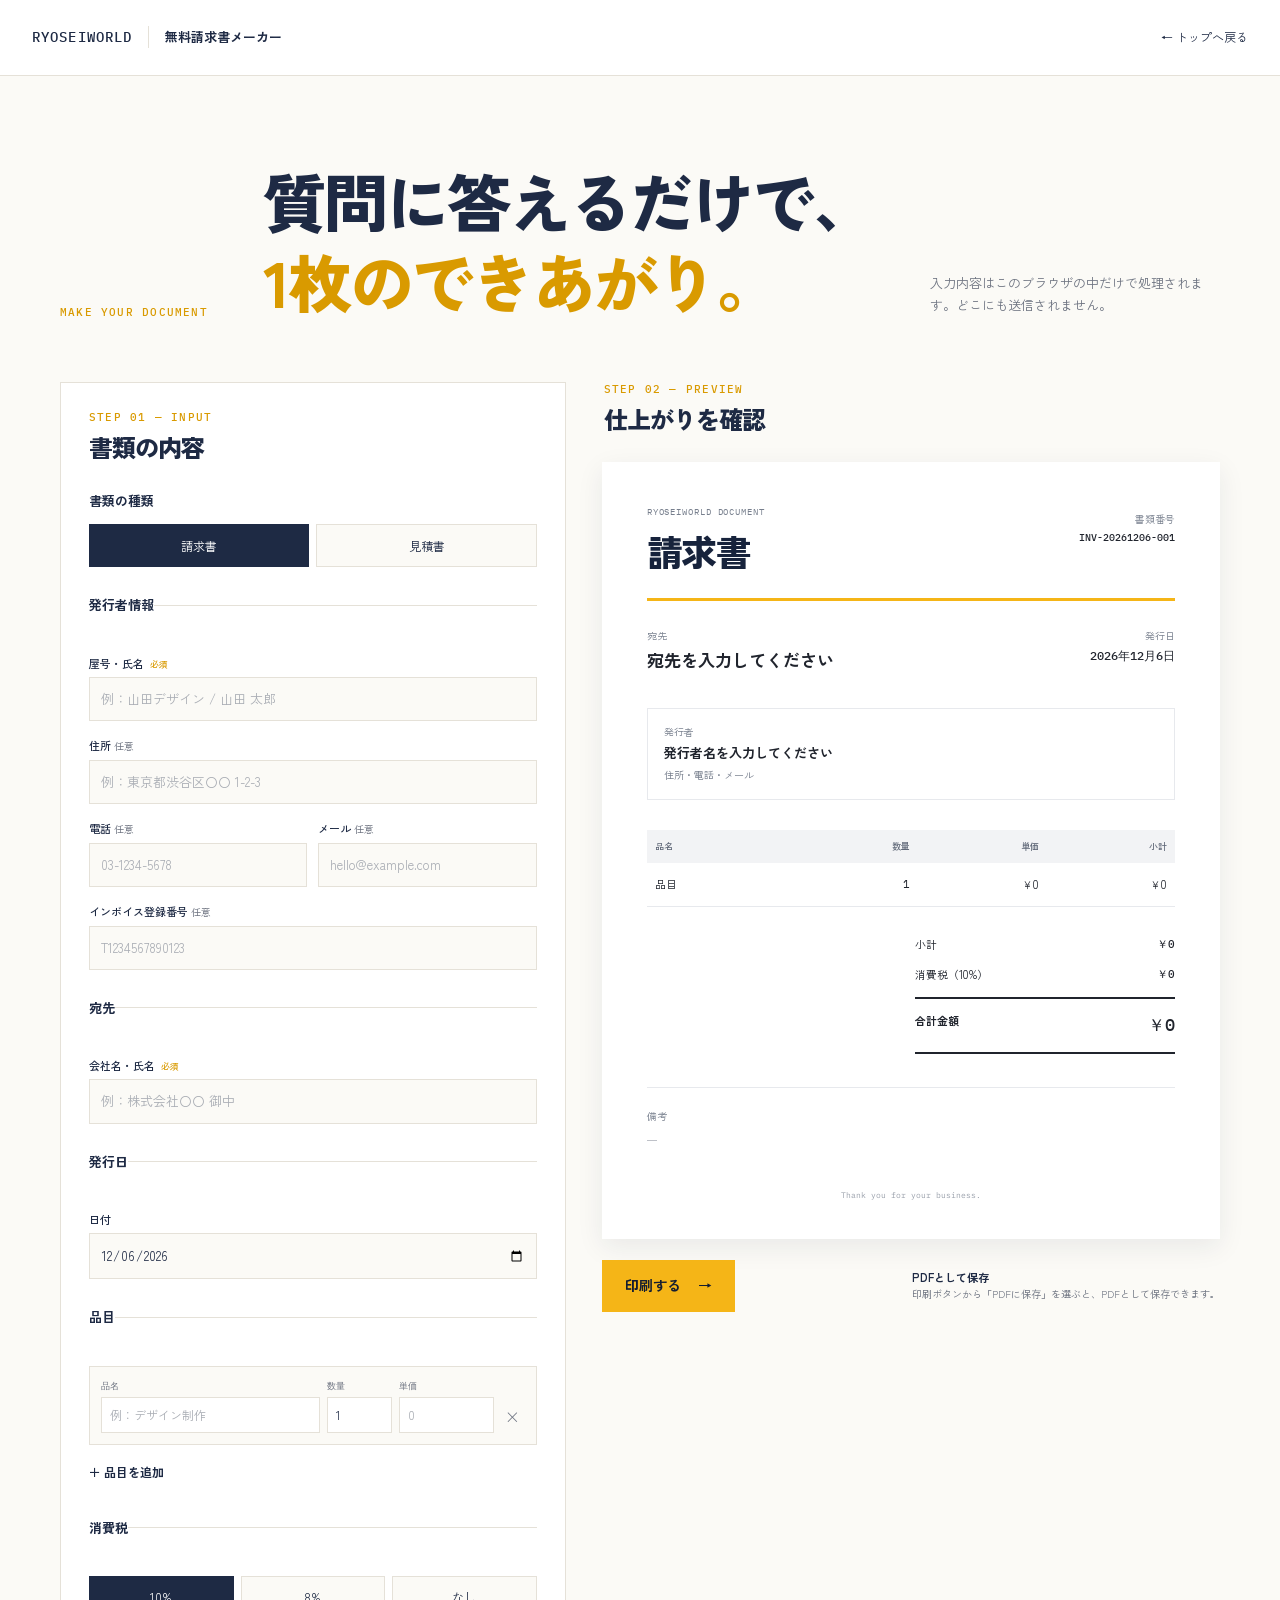
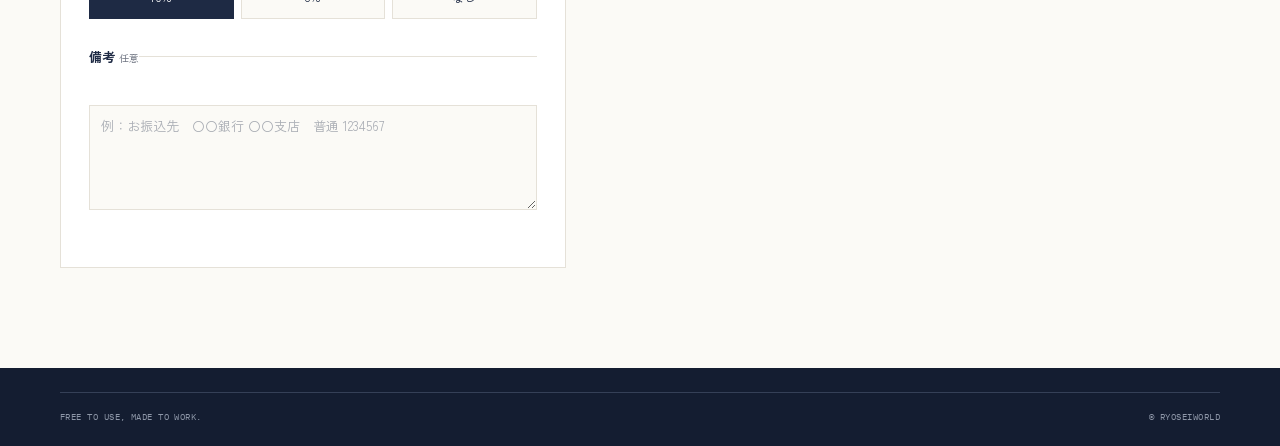
==== make.html @ 4291bd12 "feat: 無料請求書・見積書メーカー MVP完成" ====
<!doctype html>
<html lang="ja">
<head>
  <meta charset="utf-8">
  <meta name="viewport" content="width=device-width, initial-scale=1">
  <meta name="description" content="ブラウザだけで請求書・見積書を作成できます。入力内容は外部へ送信されません。">
  <title>請求書を作る | 無料請求書メーカー</title>
  <link rel="icon" href="favicon.ico" type="image/x-icon">
  <link rel="preconnect" href="https://fonts.googleapis.com">
  <link rel="preconnect" href="https://fonts.gstatic.com" crossorigin>
  <link href="https://fonts.googleapis.com/css2?family=IBM+Plex+Mono:wght@400;500&family=Zen+Kaku+Gothic+New:wght@400;500;700;900&display=swap" rel="stylesheet">
  <link rel="stylesheet" href="assets/style.css">
</head>
<body class="maker-page">
  <header class="site-header app-header">
    <a class="brand" href="index.html" aria-label="RYOSEIWORLD 無料請求書メーカー トップ">
      <span class="brand-mark">RYOSEIWORLD</span>
      <span class="brand-product">無料請求書メーカー</span>
    </a>
    <a class="back-link" href="index.html">← トップへ戻る</a>
  </header>

  <main class="maker-main container">
    <div class="maker-intro">
      <p class="eyebrow">MAKE YOUR DOCUMENT</p>
      <h1>質問に答えるだけで、<br><span>1枚のできあがり。</span></h1>
      <p>入力内容はこのブラウザの中だけで処理されます。どこにも送信されません。</p>
    </div>

    <div class="workspace">
      <section class="form-panel" aria-labelledby="form-title">
        <div class="panel-heading">
          <p class="panel-kicker">STEP 01 — INPUT</p>
          <h2 id="form-title">書類の内容</h2>
        </div>
        <form id="document-form" autocomplete="off">
          <fieldset>
            <legend>書類の種類</legend>
            <div class="choice-row">
              <label class="choice-card"><input type="radio" name="documentType" value="invoice" checked><span>請求書</span></label>
              <label class="choice-card"><input type="radio" name="documentType" value="estimate"><span>見積書</span></label>
            </div>
          </fieldset>

          <fieldset>
            <legend>発行者情報</legend>
            <div class="form-grid">
              <label class="field full"><span>屋号・氏名 <b>必須</b></span><input id="issuerName" type="text" placeholder="例：山田デザイン / 山田 太郎"></label>
              <label class="field full"><span>住所 <em>任意</em></span><input id="issuerAddress" type="text" placeholder="例：東京都渋谷区〇〇 1-2-3"></label>
              <label class="field"><span>電話 <em>任意</em></span><input id="issuerPhone" type="tel" inputmode="tel" placeholder="03-1234-5678"></label>
              <label class="field"><span>メール <em>任意</em></span><input id="issuerEmail" type="email" placeholder="hello@example.com"></label>
              <label class="field full"><span>インボイス登録番号 <em>任意</em></span><input id="registrationNumber" type="text" placeholder="T1234567890123"></label>
            </div>
          </fieldset>

          <fieldset>
            <legend>宛先</legend>
            <label class="field full"><span>会社名・氏名 <b>必須</b></span><input id="recipientName" type="text" placeholder="例：株式会社〇〇 御中"></label>
          </fieldset>

          <fieldset>
            <legend>発行日</legend>
            <label class="field full"><span>日付</span><input id="issueDate" type="date"></label>
          </fieldset>

          <fieldset>
            <legend>品目</legend>
            <div id="items" class="items-list"></div>
            <button id="add-item" class="add-item" type="button">＋ 品目を追加</button>
          </fieldset>

          <fieldset>
            <legend>消費税</legend>
            <div class="choice-row tax-choices">
              <label class="choice-card"><input type="radio" name="taxRate" value="0.1" checked><span>10%</span></label>
              <label class="choice-card"><input type="radio" name="taxRate" value="0.08"><span>8%</span></label>
              <label class="choice-card"><input type="radio" name="taxRate" value="0"><span>なし</span></label>
            </div>
          </fieldset>

          <fieldset>
            <legend>備考 <em>任意</em></legend>
            <label class="field full"><span class="sr-only">備考</span><textarea id="notes" rows="4" placeholder="例：お振込先　〇〇銀行 〇〇支店　普通 1234567"></textarea></label>
          </fieldset>
        </form>
      </section>

      <section class="preview-panel" aria-labelledby="preview-title">
        <div class="panel-heading preview-heading">
          <p class="panel-kicker">STEP 02 — PREVIEW</p>
          <h2 id="preview-title">仕上がりを確認</h2>
        </div>
        <article class="invoice-preview" aria-label="書類プレビュー">
          <header class="invoice-header">
            <div>
              <p class="invoice-eyebrow">RYOSEIWORLD DOCUMENT</p>
              <h3 id="preview-document-type">請求書</h3>
            </div>
            <div class="invoice-number-block"><span>書類番号</span><strong id="preview-number">INV-20260803-001</strong></div>
          </header>
          <div class="invoice-rule"></div>
          <div class="invoice-meta">
            <div class="recipient-block"><span>宛先</span><strong id="preview-recipient">宛先を入力してください</strong></div>
            <div class="date-block"><span>発行日</span><strong id="preview-date">2026年8月3日</strong></div>
          </div>
          <div class="issuer-block">
            <span>発行者</span>
            <strong id="preview-issuer">発行者名を入力してください</strong>
            <p id="preview-issuer-details">住所・電話・メール</p>
            <p id="preview-registration"></p>
          </div>
          <table class="invoice-table">
            <thead><tr><th>品名</th><th>数量</th><th>単価</th><th>小計</th></tr></thead>
            <tbody id="preview-items"></tbody>
          </table>
          <div class="invoice-summary">
            <div><span>小計</span><strong id="preview-subtotal">¥0</strong></div>
            <div><span id="preview-tax-label">消費税（10%）</span><strong id="preview-tax">¥0</strong></div>
            <div class="grand-total"><span>合計金額</span><strong id="preview-total">¥0</strong></div>
          </div>
          <div class="notes-block"><span>備考</span><p id="preview-notes">—</p></div>
          <footer class="invoice-footer">Thank you for your business.</footer>
        </article>
        <div class="preview-actions">
          <button id="print-document" class="button button-primary" type="button">印刷する <span aria-hidden="true">→</span></button>
          <p class="pdf-note"><strong>PDFとして保存</strong><br>印刷ボタンから「PDFに保存」を選ぶと、PDFとして保存できます。</p>
        </div>
      </section>
    </div>
  </main>

  <footer class="site-footer compact-footer"><div class="container footer-bottom"><span>FREE TO USE, MADE TO WORK.</span><span>© RYOSEIWORLD</span></div></footer>
  <script src="assets/app.js"></script>
</body>
</html>
---- assets/style.css ----
:root {
  --paper: #FBFAF6;
  --ink: #1E2A44;
  --ink-deep: #141D31;
  --yamabuki: #F5B517;
  --yamabuki-deep: #D99A00;
  --line: #E5E1D8;
  --white: #FFFFFF;
  --muted: #6D7380;
  --sans: "Zen Kaku Gothic New", sans-serif;
  --mono: "IBM Plex Mono", monospace;
}

* { box-sizing: border-box; }
html { scroll-behavior: smooth; }
body { margin: 0; background: var(--paper); color: var(--ink); font-family: var(--sans); line-height: 1.7; }
a { color: inherit; }
button, input, textarea { font: inherit; }
button, a { -webkit-tap-highlight-color: transparent; }
:focus-visible { outline: 3px solid var(--yamabuki-deep); outline-offset: 3px; }
.container { width: min(1160px, calc(100% - 48px)); margin: 0 auto; }
.site-header { min-height: 76px; padding: 18px 32px; display: flex; align-items: center; justify-content: space-between; border-bottom: 1px solid var(--line); }
.brand { display: inline-flex; align-items: baseline; gap: 16px; text-decoration: none; }
.brand-mark, .footer-brand { font-family: var(--mono); font-size: 14px; font-weight: 500; letter-spacing: .08em; }
.brand-product { padding-left: 16px; border-left: 1px solid var(--line); font-size: 13px; font-weight: 700; }
.button { min-height: 52px; padding: 12px 22px; display: inline-flex; align-items: center; justify-content: center; gap: 17px; border: 1px solid transparent; text-decoration: none; font-size: 14px; font-weight: 700; cursor: pointer; transition: background-color .2s ease, color .2s ease, transform .2s ease; }
.button:hover { transform: translateY(-2px); }
.button-primary { background: var(--yamabuki); color: var(--ink-deep); }
.button-primary:hover { background: var(--yamabuki-deep); }
.button-dark { background: var(--ink); color: var(--white); }
.button-dark:hover { background: var(--ink-deep); }
.button-small { min-height: 40px; padding: 8px 17px; font-size: 12px; }
.eyebrow, .panel-kicker { margin: 0; color: var(--yamabuki-deep); font-family: var(--mono); font-size: 11px; font-weight: 500; letter-spacing: .11em; line-height: 1.4; }
h1, h2, h3, p { margin-top: 0; }
h1, h2, h3 { line-height: 1.25; letter-spacing: -.045em; }
h1 { margin-bottom: 26px; font-size: clamp(42px, 6.3vw, 82px); font-weight: 900; }
h1 span, h2 span { color: var(--yamabuki-deep); }
h2 { margin-bottom: 22px; font-size: clamp(34px, 4.5vw, 56px); font-weight: 900; }
.hero { min-height: 660px; padding-top: 116px; padding-bottom: 116px; display: grid; grid-template-columns: minmax(0, 1.05fr) minmax(380px, .95fr); align-items: center; gap: 90px; }
.hero-lead { margin-bottom: 38px; color: var(--muted); font-size: 17px; }
.hero-sign { min-height: 360px; padding: 29px 32px; position: relative; overflow: hidden; background: var(--white); border: 1px solid var(--ink); box-shadow: 14px 14px 0 var(--yamabuki); transform: rotate(2.2deg); }
.sign-topline, .sign-meta { display: flex; justify-content: space-between; color: var(--muted); font-family: var(--mono); font-size: 9px; letter-spacing: .08em; }
.sign-lines { width: 70%; height: 1px; margin-top: 33px; background: var(--ink); opacity: .4; }
.sign-label { margin: 34px 0 18px; font-size: 31px; font-weight: 900; letter-spacing: .12em; }
.sign-total { width: 78%; margin-top: 38px; padding-top: 17px; border-top: 1px solid var(--line); }
.sign-total small { display: block; color: var(--muted); font-size: 10px; }
.sign-total strong { font-family: var(--mono); font-size: 30px; letter-spacing: -.06em; }
.sign-stamp { padding: 8px 10px; position: absolute; right: 32px; bottom: 30px; border: 1px solid var(--yamabuki-deep); color: var(--yamabuki-deep); font-family: var(--mono); font-size: 9px; font-weight: 500; line-height: 1.25; transform: rotate(-7deg); }
.reason-section { padding: 114px 0 120px; background: var(--ink); color: var(--paper); }
.reason-grid { display: grid; grid-template-columns: .6fr 1.4fr; gap: 60px; }
.reason-section .eyebrow { color: var(--yamabuki); }
.section-lead { max-width: 620px; color: #C6CCD8; font-size: 17px; }
.proof-note { margin-top: 40px; display: flex; align-items: center; gap: 11px; color: #E6E8ED; font-family: var(--mono); font-size: 11px; }
.proof-dot { width: 9px; height: 9px; display: inline-block; background: var(--yamabuki); border-radius: 50%; }
.steps-section { padding-top: 122px; padding-bottom: 126px; }
.section-heading { display: flex; justify-content: space-between; align-items: end; gap: 30px; margin-bottom: 53px; }
.section-heading h2 { margin-bottom: 0; }
.steps-grid { display: grid; grid-template-columns: repeat(3, 1fr); gap: 16px; }
.step-card { min-height: 260px; padding: 26px; border-top: 1px solid var(--ink); background: var(--white); }
.step-card.step-highlight { background: var(--yamabuki); border-color: var(--yamabuki); }
.step-number { font-family: var(--mono); font-size: 12px; }
.step-card h3 { margin: 58px 0 10px; font-size: 27px; font-weight: 900; }
.step-card p { margin-bottom: 0; color: var(--muted); font-size: 14px; }
.step-highlight p { color: var(--ink); }
.final-cta { padding: 82px 0 114px; display: flex; align-items: end; justify-content: space-between; border-top: 1px solid var(--line); gap: 30px; }
.final-cta h2 { margin-bottom: 0; }
.site-footer { padding: 48px 0 22px; background: var(--ink-deep); color: var(--paper); }
.footer-main { display: flex; justify-content: space-between; align-items: end; gap: 30px; }
.footer-main p { margin-bottom: 0; font-size: 13px; }
.footer-brand { margin-bottom: 10px !important; color: var(--yamabuki); }
.footer-link { color: var(--paper); font-size: 13px; text-decoration: none; }
.footer-link:hover { color: var(--yamabuki); }
.footer-bottom { margin-top: 58px; padding-top: 16px; display: flex; justify-content: space-between; color: #8E97A8; border-top: 1px solid #354057; font-family: var(--mono); font-size: 9px; letter-spacing: .05em; }

/* Maker */
.app-header { background: var(--white); }
.back-link { font-size: 12px; text-decoration: none; }
.back-link:hover { color: var(--yamabuki-deep); }
.maker-main { padding-top: 70px; padding-bottom: 100px; }
.maker-intro { margin-bottom: 62px; display: flex; align-items: end; justify-content: space-between; gap: 40px; }
.maker-intro h1 { margin: 14px 0 0; font-size: clamp(38px, 5vw, 64px); }
.maker-intro > p:last-child { max-width: 290px; margin-bottom: 4px; color: var(--muted); font-size: 13px; }
.workspace { display: grid; grid-template-columns: minmax(320px, .9fr) minmax(0, 1.1fr); align-items: start; gap: 36px; }
.form-panel, .preview-panel { min-width: 0; }
.form-panel { padding: 27px 28px 30px; background: var(--white); border: 1px solid var(--line); }
.panel-heading { margin-bottom: 28px; }
.panel-heading h2 { margin: 7px 0 0; font-size: 24px; letter-spacing: -.04em; }
fieldset { margin: 0; padding: 0 0 27px; border: 0; }
fieldset + fieldset { padding-top: 25px; border-top: 1px solid var(--line); }
legend { margin-bottom: 12px; padding: 0; font-size: 13px; font-weight: 700; }
legend em, .field em { color: var(--muted); font-size: 10px; font-style: normal; font-weight: 400; }
.choice-row { display: flex; gap: 7px; }
.choice-card { flex: 1; position: relative; cursor: pointer; }
.choice-card input { position: absolute; opacity: 0; }
.choice-card span { min-height: 43px; padding: 8px 12px; display: flex; align-items: center; justify-content: center; background: var(--paper); border: 1px solid var(--line); font-size: 12px; transition: border-color .2s ease, background-color .2s ease; }
.choice-card input:checked + span { border-color: var(--ink); background: var(--ink); color: var(--white); }
.choice-card input:focus-visible + span { outline: 3px solid var(--yamabuki-deep); outline-offset: 2px; }
.form-grid { display: grid; grid-template-columns: 1fr 1fr; gap: 15px 11px; }
.field { display: flex; flex-direction: column; gap: 5px; min-width: 0; }
.field.full { grid-column: 1 / -1; }
.field > span { font-size: 11px; font-weight: 500; }
.field b { margin-left: 3px; color: var(--yamabuki-deep); font-size: 9px; font-weight: 500; }
.field input, .field textarea, .item-field input { width: 100%; padding: 10px 11px; border: 1px solid var(--line); border-radius: 0; background: var(--paper); color: var(--ink); font-size: 13px; }
.field input::placeholder, .field textarea::placeholder, .item-field input::placeholder { color: #A9ADB4; }
.field input:focus, .field textarea:focus, .item-field input:focus { border-color: var(--ink); outline: none; }
.field textarea { resize: vertical; line-height: 1.6; }
.items-list { display: grid; gap: 10px; }
.item-row { padding: 11px; position: relative; display: grid; grid-template-columns: minmax(0, 1.4fr) 65px 95px 24px; gap: 7px; background: var(--paper); border: 1px solid var(--line); }
.item-field { display: flex; flex-direction: column; gap: 4px; }
.item-field label { color: var(--muted); font-family: var(--mono); font-size: 9px; }
.item-field input { padding: 7px 8px; background: var(--white); font-size: 12px; }
.remove-item { align-self: end; width: 24px; height: 34px; padding: 0; border: 0; background: transparent; color: var(--muted); cursor: pointer; font-size: 16px; }
.remove-item:hover { color: var(--ink); }
.add-item { margin-top: 10px; padding: 7px 0; border: 0; background: transparent; color: var(--ink); font-size: 12px; font-weight: 700; cursor: pointer; }
.add-item:hover { color: var(--yamabuki-deep); }
.preview-heading { padding-left: 2px; }
.invoice-preview { width: 100%; min-height: 710px; padding: 42px 45px 36px; background: var(--white); color: #20242D; box-shadow: 0 8px 25px rgba(30, 42, 68, .08); }
.invoice-header { display: flex; justify-content: space-between; gap: 20px; }
.invoice-eyebrow { margin-bottom: 8px; color: #777F8D; font-family: var(--mono); font-size: 9px; letter-spacing: .1em; }
.invoice-header h3 { margin: 0; color: #17233C; font-size: 36px; font-weight: 900; }
.invoice-number-block { padding-top: 6px; display: flex; flex-direction: column; align-items: end; gap: 2px; }
.invoice-number-block span, .invoice-meta span, .issuer-block > span, .notes-block > span { color: #777F8D; font-size: 10px; }
.invoice-number-block strong { font-family: var(--mono); font-size: 10px; font-weight: 500; }
.invoice-rule { height: 3px; margin: 25px 0 26px; background: var(--yamabuki); }
.invoice-meta { display: grid; grid-template-columns: 1fr auto; gap: 20px; margin-bottom: 33px; }
.invoice-meta > div, .issuer-block { display: flex; flex-direction: column; gap: 2px; }
.recipient-block strong { font-size: 17px; }
.date-block { text-align: right; }
.date-block strong { font-family: var(--mono); font-size: 12px; font-weight: 500; }
.issuer-block { margin-bottom: 30px; padding: 14px 16px; border: 1px solid #E7E9ED; }
.issuer-block strong { font-size: 13px; }
.issuer-block p { margin: 0; color: #777F8D; font-size: 10px; white-space: pre-line; }
.invoice-table { width: 100%; border-collapse: collapse; font-size: 11px; }
.invoice-table th { padding: 9px 8px; background: #F2F3F5; color: #606878; font-size: 9px; font-weight: 500; text-align: left; }
.invoice-table th:not(:first-child), .invoice-table td:not(:first-child) { text-align: right; }
.invoice-table td { padding: 12px 8px; border-bottom: 1px solid #E7E9ED; }
.invoice-table td:nth-child(2) { font-family: var(--mono); }
.invoice-summary { width: min(260px, 100%); margin: 22px 0 0 auto; }
.invoice-summary > div { padding: 6px 0; display: flex; justify-content: space-between; font-size: 11px; }
.invoice-summary strong { font-family: var(--mono); font-size: 11px; font-weight: 500; }
.invoice-summary .grand-total { margin-top: 7px; padding: 12px 0; border-top: 2px solid #20242D; border-bottom: 2px solid #20242D; font-weight: 700; }
.invoice-summary .grand-total strong { font-size: 17px; }
.notes-block { min-height: 65px; margin-top: 33px; padding-top: 12px; border-top: 1px solid #E7E9ED; }
.notes-block p { margin: 4px 0 0; color: #606878; font-size: 10px; white-space: pre-line; }
.invoice-footer { margin-top: 37px; color: #9AA0AB; font-family: var(--mono); font-size: 8px; text-align: center; }
.preview-actions { margin-top: 21px; display: flex; align-items: center; justify-content: space-between; gap: 20px; }
.preview-actions .button { flex-shrink: 0; }
.pdf-note { margin: 0; color: var(--muted); font-size: 10px; line-height: 1.55; }
.pdf-note strong { color: var(--ink); font-size: 11px; }
.compact-footer { padding-top: 24px; }
.compact-footer .footer-bottom { margin-top: 0; }
.sr-only { width: 1px; height: 1px; padding: 0; position: absolute; overflow: hidden; clip: rect(0, 0, 0, 0); white-space: nowrap; border: 0; }

@media (max-width: 820px) {
  .hero { grid-template-columns: 1fr; gap: 55px; padding-top: 80px; padding-bottom: 90px; }
  .hero-sign { width: min(100%, 510px); justify-self: center; }
  .reason-grid { grid-template-columns: 1fr; gap: 22px; }
  .section-heading { display: block; }
  .section-heading h2 { margin-top: 18px; }
  .workspace { grid-template-columns: 1fr; }
  .preview-panel { grid-row: 1; }
  .form-panel { grid-row: 2; }
  .invoice-preview { min-height: 0; }
}

@media (max-width: 560px) {
  .container { width: min(100% - 30px, 1160px); }
  .site-header { min-height: 64px; padding: 13px 15px; }
  .brand { gap: 8px; }
  .brand-mark { font-size: 11px; }
  .brand-product { padding-left: 8px; font-size: 10px; }
  .button-small { padding: 7px 11px; font-size: 10px; }
  .back-link { font-size: 10px; }
  .hero { min-height: auto; padding-top: 68px; padding-bottom: 76px; }
  h1 { font-size: clamp(39px, 12vw, 58px); }
  .hero-lead { font-size: 15px; }
  .hero-sign { min-height: 280px; padding: 23px 22px; box-shadow: 8px 8px 0 var(--yamabuki); }
  .sign-label { margin-top: 27px; font-size: 27px; }
  .sign-total { margin-top: 27px; }
  .sign-total strong { font-size: 24px; }
  .sign-stamp { right: 22px; bottom: 22px; }
  .reason-section { padding: 75px 0 80px; }
  h2 { font-size: 38px; }
  .section-lead { font-size: 15px; }
  .steps-section { padding-top: 80px; padding-bottom: 84px; }
  .steps-grid { grid-template-columns: 1fr; gap: 10px; }
  .step-card { min-height: 0; padding: 21px; }
  .step-card h3 { margin-top: 32px; }
  .final-cta { padding: 61px 0 78px; display: block; }
  .final-cta .button { margin-top: 28px; }
  .footer-main { display: block; }
  .footer-link { margin-top: 29px; display: inline-block; }
  .footer-bottom { margin-top: 39px; }
  .maker-main { padding-top: 49px; padding-bottom: 70px; }
  .maker-intro { display: block; margin-bottom: 37px; }
  .maker-intro h1 { margin-top: 12px; font-size: 39px; }
  .maker-intro > p:last-child { margin-top: 20px; }
  .form-panel { padding: 23px 16px; }
  .form-grid { grid-template-columns: 1fr; }
  .field.full { grid-column: auto; }
  .item-row { grid-template-columns: minmax(0, 1fr) 57px 82px 20px; gap: 4px; padding: 8px; }
  .item-field input { padding: 7px 5px; font-size: 11px; }
  .invoice-preview { padding: 28px 19px 25px; }
  .invoice-header h3 { font-size: 29px; }
  .invoice-number-block strong { font-size: 8px; }
  .invoice-meta { margin-bottom: 25px; }
  .recipient-block strong { font-size: 14px; }
  .invoice-table { font-size: 10px; }
  .invoice-table th, .invoice-table td { padding-left: 4px; padding-right: 4px; }
  .preview-actions { display: block; }
  .preview-actions .button { width: 100%; }
  .pdf-note { margin-top: 15px; }
}

@media (prefers-reduced-motion: reduce) {
  *, *::before, *::after { scroll-behavior: auto !important; transition-duration: .01ms !important; animation-duration: .01ms !important; animation-iteration-count: 1 !important; }
  .button:hover { transform: none; }
}

@page { size: A4; margin: 12mm; }
@media print {
  html, body { width: 100%; background: var(--white); }
  .site-header, .maker-intro, .form-panel, .preview-heading, .preview-actions, .compact-footer { display: none !important; }
  .maker-main, .container { width: 100%; max-width: none; margin: 0; padding: 0; }
  .workspace { display: block; }
  .preview-panel { display: block; }
  .invoice-preview { width: 100%; min-height: 0; padding: 0; box-shadow: none; }
  .invoice-footer { margin-top: 26px; }
}
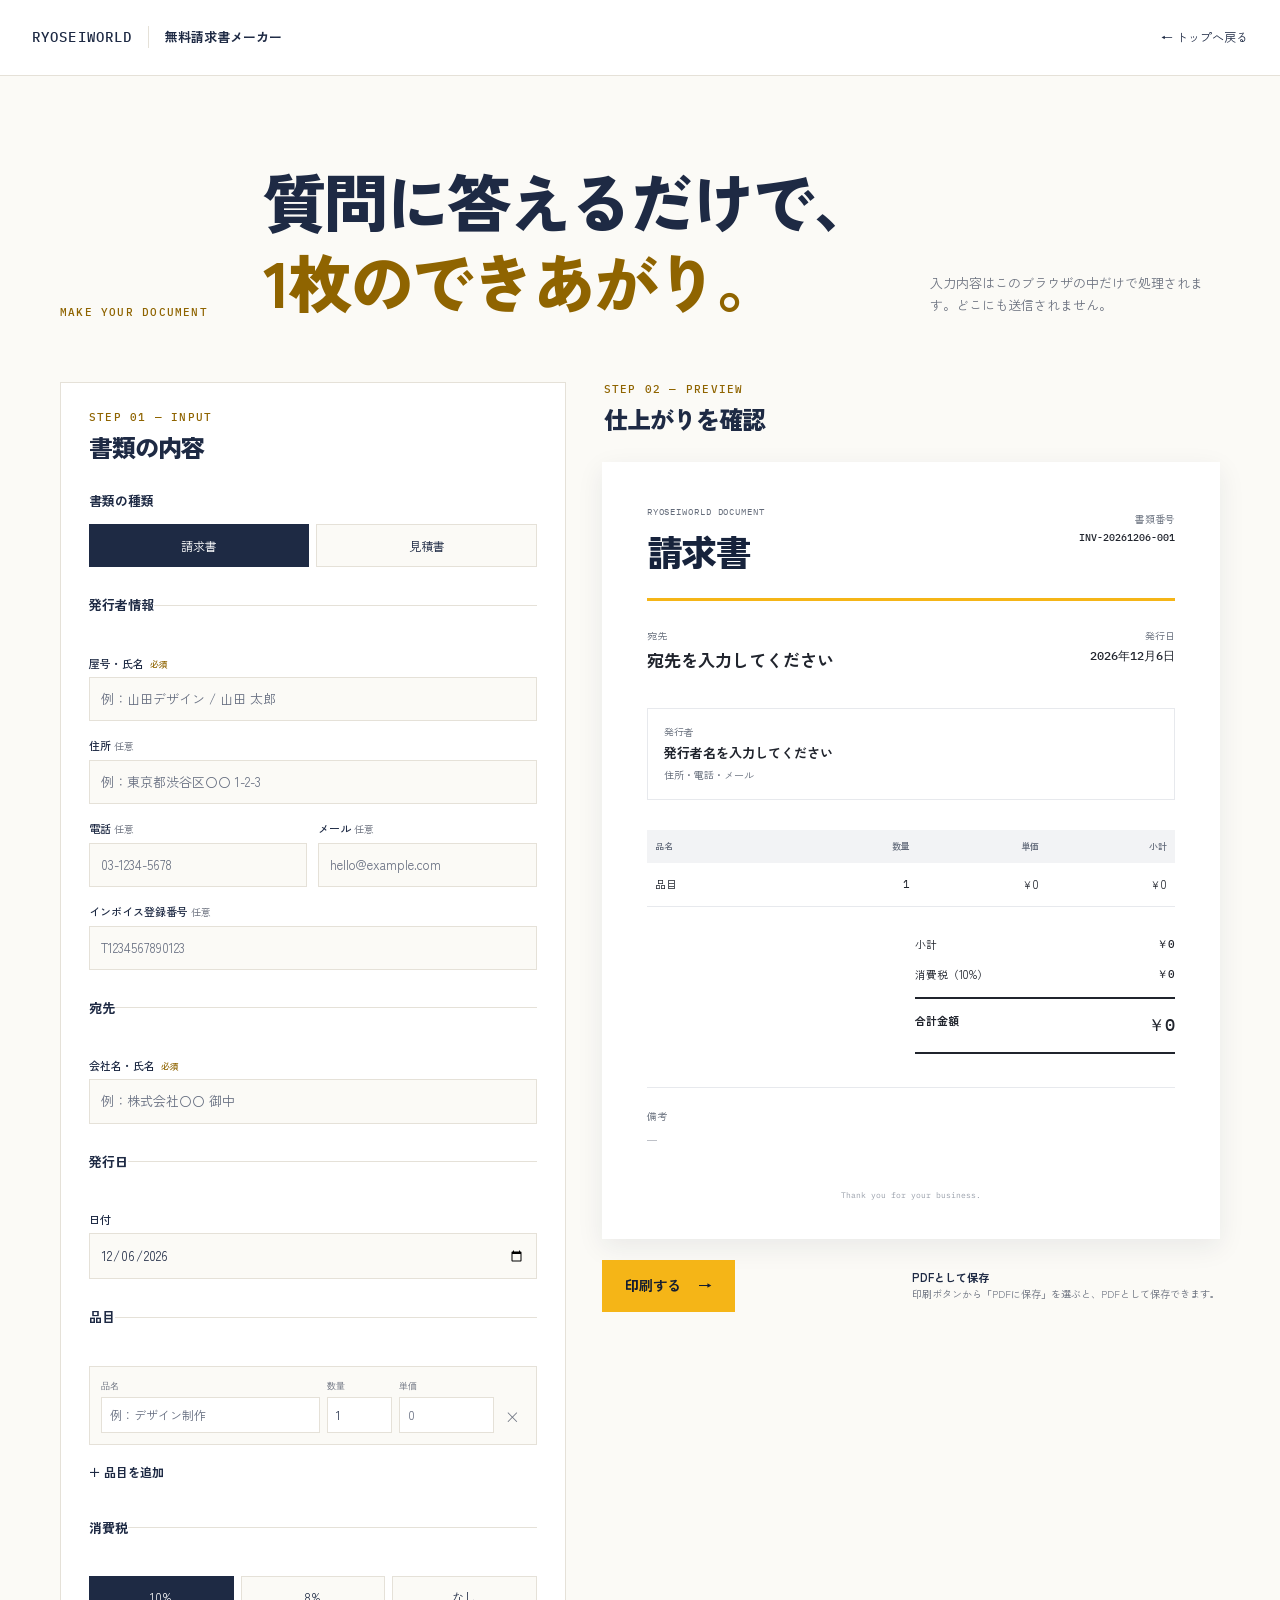
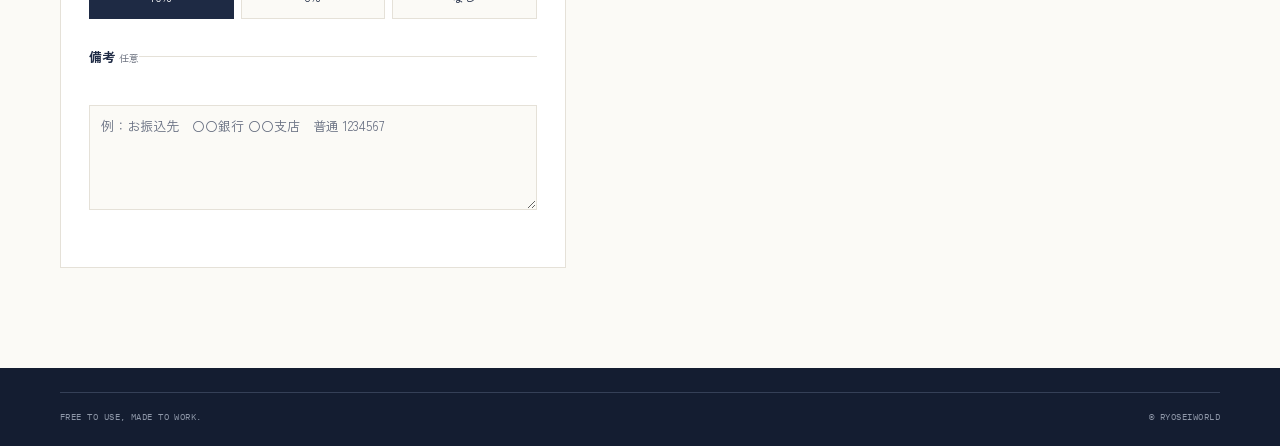
==== commit 4c6cf213: "fix: アクセシビリティ監査対応（コントラスト比#8F6400系・placeholder・必須フィールドのバリデーション+aria-live）" ====
--- a/make.html
+++ b/make.html
@@ -5,6 +5,19 @@
   <meta name="viewport" content="width=device-width, initial-scale=1">
   <meta name="description" content="ブラウザだけで請求書・見積書を作成できます。入力内容は外部へ送信されません。">
   <title>請求書を作る | 無料請求書メーカー</title>
+  <link rel="canonical" href="https://imai-design.github.io/free-invoice-site/make.html">
+  <meta property="og:type" content="website">
+  <meta property="og:site_name" content="無料請求書メーカー｜RYOSEIWORLD">
+  <meta property="og:title" content="請求書を作る | 無料請求書メーカー">
+  <meta property="og:description" content="ブラウザだけで請求書・見積書を作成できます。入力内容は外部へ送信されません。">
+  <meta property="og:url" content="https://imai-design.github.io/free-invoice-site/make.html">
+  <meta property="og:image" content="https://imai-design.github.io/free-invoice-site/assets/ogp.png">
+  <meta property="og:locale" content="ja_JP">
+  <meta name="twitter:card" content="summary_large_image">
+  <meta name="twitter:title" content="請求書を作る | 無料請求書メーカー">
+  <meta name="twitter:description" content="ブラウザだけで請求書・見積書を作成できます。入力内容は外部へ送信されません。">
+  <meta name="twitter:image" content="https://imai-design.github.io/free-invoice-site/assets/ogp.png">
+  <meta name="theme-color" content="#FBFAF6">
   <link rel="icon" href="favicon.ico" type="image/x-icon">
   <link rel="preconnect" href="https://fonts.googleapis.com">
   <link rel="preconnect" href="https://fonts.gstatic.com" crossorigin>
@@ -45,7 +58,7 @@
           <fieldset>
             <legend>発行者情報</legend>
             <div class="form-grid">
-              <label class="field full"><span>屋号・氏名 <b>必須</b></span><input id="issuerName" type="text" placeholder="例：山田デザイン / 山田 太郎"></label>
+              <label class="field full"><span>屋号・氏名 <b>必須</b></span><input id="issuerName" type="text" required aria-required="true" placeholder="例：山田デザイン / 山田 太郎"></label>
               <label class="field full"><span>住所 <em>任意</em></span><input id="issuerAddress" type="text" placeholder="例：東京都渋谷区〇〇 1-2-3"></label>
               <label class="field"><span>電話 <em>任意</em></span><input id="issuerPhone" type="tel" inputmode="tel" placeholder="03-1234-5678"></label>
               <label class="field"><span>メール <em>任意</em></span><input id="issuerEmail" type="email" placeholder="hello@example.com"></label>
@@ -55,7 +68,7 @@
 
           <fieldset>
             <legend>宛先</legend>
-            <label class="field full"><span>会社名・氏名 <b>必須</b></span><input id="recipientName" type="text" placeholder="例：株式会社〇〇 御中"></label>
+            <label class="field full"><span>会社名・氏名 <b>必須</b></span><input id="recipientName" type="text" required aria-required="true" placeholder="例：株式会社〇〇 御中"></label>
           </fieldset>
 
           <fieldset>
@@ -125,6 +138,7 @@
           <button id="print-document" class="button button-primary" type="button">印刷する <span aria-hidden="true">→</span></button>
           <p class="pdf-note"><strong>PDFとして保存</strong><br>印刷ボタンから「PDFに保存」を選ぶと、PDFとして保存できます。</p>
         </div>
+        <p id="form-error" class="form-error" aria-live="polite"></p>
       </section>
     </div>
   </main>
--- a/assets/style.css
+++ b/assets/style.css
@@ -4,6 +4,7 @@
   --ink-deep: #141D31;
   --yamabuki: #F5B517;
   --yamabuki-deep: #D99A00;
+  --yamabuki-text: #8F6400;
   --line: #E5E1D8;
   --white: #FFFFFF;
   --muted: #6D7380;
@@ -30,11 +31,11 @@
 .button-dark { background: var(--ink); color: var(--white); }
 .button-dark:hover { background: var(--ink-deep); }
 .button-small { min-height: 40px; padding: 8px 17px; font-size: 12px; }
-.eyebrow, .panel-kicker { margin: 0; color: var(--yamabuki-deep); font-family: var(--mono); font-size: 11px; font-weight: 500; letter-spacing: .11em; line-height: 1.4; }
+.eyebrow, .panel-kicker { margin: 0; color: var(--yamabuki-text); font-family: var(--mono); font-size: 11px; font-weight: 500; letter-spacing: .11em; line-height: 1.4; }
 h1, h2, h3, p { margin-top: 0; }
 h1, h2, h3 { line-height: 1.25; letter-spacing: -.045em; }
 h1 { margin-bottom: 26px; font-size: clamp(42px, 6.3vw, 82px); font-weight: 900; }
-h1 span, h2 span { color: var(--yamabuki-deep); }
+h1 span, h2 span { color: var(--yamabuki-text); }
 h2 { margin-bottom: 22px; font-size: clamp(34px, 4.5vw, 56px); font-weight: 900; }
 .hero { min-height: 660px; padding-top: 116px; padding-bottom: 116px; display: grid; grid-template-columns: minmax(0, 1.05fr) minmax(380px, .95fr); align-items: center; gap: 90px; }
 .hero-lead { margin-bottom: 38px; color: var(--muted); font-size: 17px; }
@@ -45,7 +46,7 @@
 .sign-total { width: 78%; margin-top: 38px; padding-top: 17px; border-top: 1px solid var(--line); }
 .sign-total small { display: block; color: var(--muted); font-size: 10px; }
 .sign-total strong { font-family: var(--mono); font-size: 30px; letter-spacing: -.06em; }
-.sign-stamp { padding: 8px 10px; position: absolute; right: 32px; bottom: 30px; border: 1px solid var(--yamabuki-deep); color: var(--yamabuki-deep); font-family: var(--mono); font-size: 9px; font-weight: 500; line-height: 1.25; transform: rotate(-7deg); }
+.sign-stamp { padding: 8px 10px; position: absolute; right: 32px; bottom: 30px; border: 1px solid var(--yamabuki-deep); color: var(--yamabuki-text); font-family: var(--mono); font-size: 9px; font-weight: 500; line-height: 1.25; transform: rotate(-7deg); }
 .reason-section { padding: 114px 0 120px; background: var(--ink); color: var(--paper); }
 .reason-grid { display: grid; grid-template-columns: .6fr 1.4fr; gap: 60px; }
 .reason-section .eyebrow { color: var(--yamabuki); }
@@ -62,6 +63,17 @@
 .step-card h3 { margin: 58px 0 10px; font-size: 27px; font-weight: 900; }
 .step-card p { margin-bottom: 0; color: var(--muted); font-size: 14px; }
 .step-highlight p { color: var(--ink); }
+.faq-section { padding-bottom: 114px; }
+.faq-section .section-heading { margin-bottom: 34px; }
+.faq-section .section-heading h2 { font-size: clamp(32px, 4vw, 48px); }
+.faq-list { border-top: 1px solid var(--ink); }
+.faq-item { border-bottom: 1px solid var(--line); }
+.faq-item summary { padding: 22px 42px 22px 0; position: relative; cursor: pointer; list-style: none; font-size: 15px; font-weight: 700; }
+.faq-item summary::-webkit-details-marker { display: none; }
+.faq-item summary::after { content: '+'; position: absolute; top: 19px; right: 5px; color: var(--yamabuki-text); font-family: var(--mono); font-size: 20px; font-weight: 400; line-height: 1; }
+.faq-item[open] summary::after { content: '−'; }
+.faq-item summary:focus-visible { outline-offset: -3px; }
+.faq-item p { max-width: 780px; margin: -3px 42px 22px 0; color: var(--muted); font-size: 13px; }
 .final-cta { padding: 82px 0 114px; display: flex; align-items: end; justify-content: space-between; border-top: 1px solid var(--line); gap: 30px; }
 .final-cta h2 { margin-bottom: 0; }
 .site-footer { padding: 48px 0 22px; background: var(--ink-deep); color: var(--paper); }
@@ -75,7 +87,7 @@
 /* Maker */
 .app-header { background: var(--white); }
 .back-link { font-size: 12px; text-decoration: none; }
-.back-link:hover { color: var(--yamabuki-deep); }
+.back-link:hover { color: var(--yamabuki-text); }
 .maker-main { padding-top: 70px; padding-bottom: 100px; }
 .maker-intro { margin-bottom: 62px; display: flex; align-items: end; justify-content: space-between; gap: 40px; }
 .maker-intro h1 { margin: 14px 0 0; font-size: clamp(38px, 5vw, 64px); }
@@ -99,9 +111,9 @@
 .field { display: flex; flex-direction: column; gap: 5px; min-width: 0; }
 .field.full { grid-column: 1 / -1; }
 .field > span { font-size: 11px; font-weight: 500; }
-.field b { margin-left: 3px; color: var(--yamabuki-deep); font-size: 9px; font-weight: 500; }
+.field b { margin-left: 3px; color: var(--yamabuki-text); font-size: 9px; font-weight: 500; }
 .field input, .field textarea, .item-field input { width: 100%; padding: 10px 11px; border: 1px solid var(--line); border-radius: 0; background: var(--paper); color: var(--ink); font-size: 13px; }
-.field input::placeholder, .field textarea::placeholder, .item-field input::placeholder { color: #A9ADB4; }
+.field input::placeholder, .field textarea::placeholder, .item-field input::placeholder { color: #666E80; }
 .field input:focus, .field textarea:focus, .item-field input:focus { border-color: var(--ink); outline: none; }
 .field textarea { resize: vertical; line-height: 1.6; }
 .items-list { display: grid; gap: 10px; }
@@ -112,14 +124,14 @@
 .remove-item { align-self: end; width: 24px; height: 34px; padding: 0; border: 0; background: transparent; color: var(--muted); cursor: pointer; font-size: 16px; }
 .remove-item:hover { color: var(--ink); }
 .add-item { margin-top: 10px; padding: 7px 0; border: 0; background: transparent; color: var(--ink); font-size: 12px; font-weight: 700; cursor: pointer; }
-.add-item:hover { color: var(--yamabuki-deep); }
+.add-item:hover { color: var(--yamabuki-text); }
 .preview-heading { padding-left: 2px; }
 .invoice-preview { width: 100%; min-height: 710px; padding: 42px 45px 36px; background: var(--white); color: #20242D; box-shadow: 0 8px 25px rgba(30, 42, 68, .08); }
 .invoice-header { display: flex; justify-content: space-between; gap: 20px; }
-.invoice-eyebrow { margin-bottom: 8px; color: #777F8D; font-family: var(--mono); font-size: 9px; letter-spacing: .1em; }
+.invoice-eyebrow { margin-bottom: 8px; color: #646C7A; font-family: var(--mono); font-size: 9px; letter-spacing: .1em; }
 .invoice-header h3 { margin: 0; color: #17233C; font-size: 36px; font-weight: 900; }
 .invoice-number-block { padding-top: 6px; display: flex; flex-direction: column; align-items: end; gap: 2px; }
-.invoice-number-block span, .invoice-meta span, .issuer-block > span, .notes-block > span { color: #777F8D; font-size: 10px; }
+.invoice-number-block span, .invoice-meta span, .issuer-block > span, .notes-block > span { color: #646C7A; font-size: 10px; }
 .invoice-number-block strong { font-family: var(--mono); font-size: 10px; font-weight: 500; }
 .invoice-rule { height: 3px; margin: 25px 0 26px; background: var(--yamabuki); }
 .invoice-meta { display: grid; grid-template-columns: 1fr auto; gap: 20px; margin-bottom: 33px; }
@@ -129,7 +141,7 @@
 .date-block strong { font-family: var(--mono); font-size: 12px; font-weight: 500; }
 .issuer-block { margin-bottom: 30px; padding: 14px 16px; border: 1px solid #E7E9ED; }
 .issuer-block strong { font-size: 13px; }
-.issuer-block p { margin: 0; color: #777F8D; font-size: 10px; white-space: pre-line; }
+.issuer-block p { margin: 0; color: #646C7A; font-size: 10px; white-space: pre-line; }
 .invoice-table { width: 100%; border-collapse: collapse; font-size: 11px; }
 .invoice-table th { padding: 9px 8px; background: #F2F3F5; color: #606878; font-size: 9px; font-weight: 500; text-align: left; }
 .invoice-table th:not(:first-child), .invoice-table td:not(:first-child) { text-align: right; }
@@ -147,6 +159,7 @@
 .preview-actions .button { flex-shrink: 0; }
 .pdf-note { margin: 0; color: var(--muted); font-size: 10px; line-height: 1.55; }
 .pdf-note strong { color: var(--ink); font-size: 11px; }
+.form-error { margin: 12px 0 0; color: #B3261E; font-size: 13px; font-weight: 700; }
 .compact-footer { padding-top: 24px; }
 .compact-footer .footer-bottom { margin-top: 0; }
 .sr-only { width: 1px; height: 1px; padding: 0; position: absolute; overflow: hidden; clip: rect(0, 0, 0, 0); white-space: nowrap; border: 0; }
@@ -186,6 +199,11 @@
   .steps-grid { grid-template-columns: 1fr; gap: 10px; }
   .step-card { min-height: 0; padding: 21px; }
   .step-card h3 { margin-top: 32px; }
+  .faq-section { padding-bottom: 78px; }
+  .faq-section .section-heading { margin-bottom: 26px; }
+  .faq-item summary { padding: 18px 36px 18px 0; font-size: 14px; }
+  .faq-item summary::after { top: 17px; right: 2px; }
+  .faq-item p { margin: -2px 36px 18px 0; font-size: 13px; }
   .final-cta { padding: 61px 0 78px; display: block; }
   .final-cta .button { margin-top: 28px; }
   .footer-main { display: block; }
